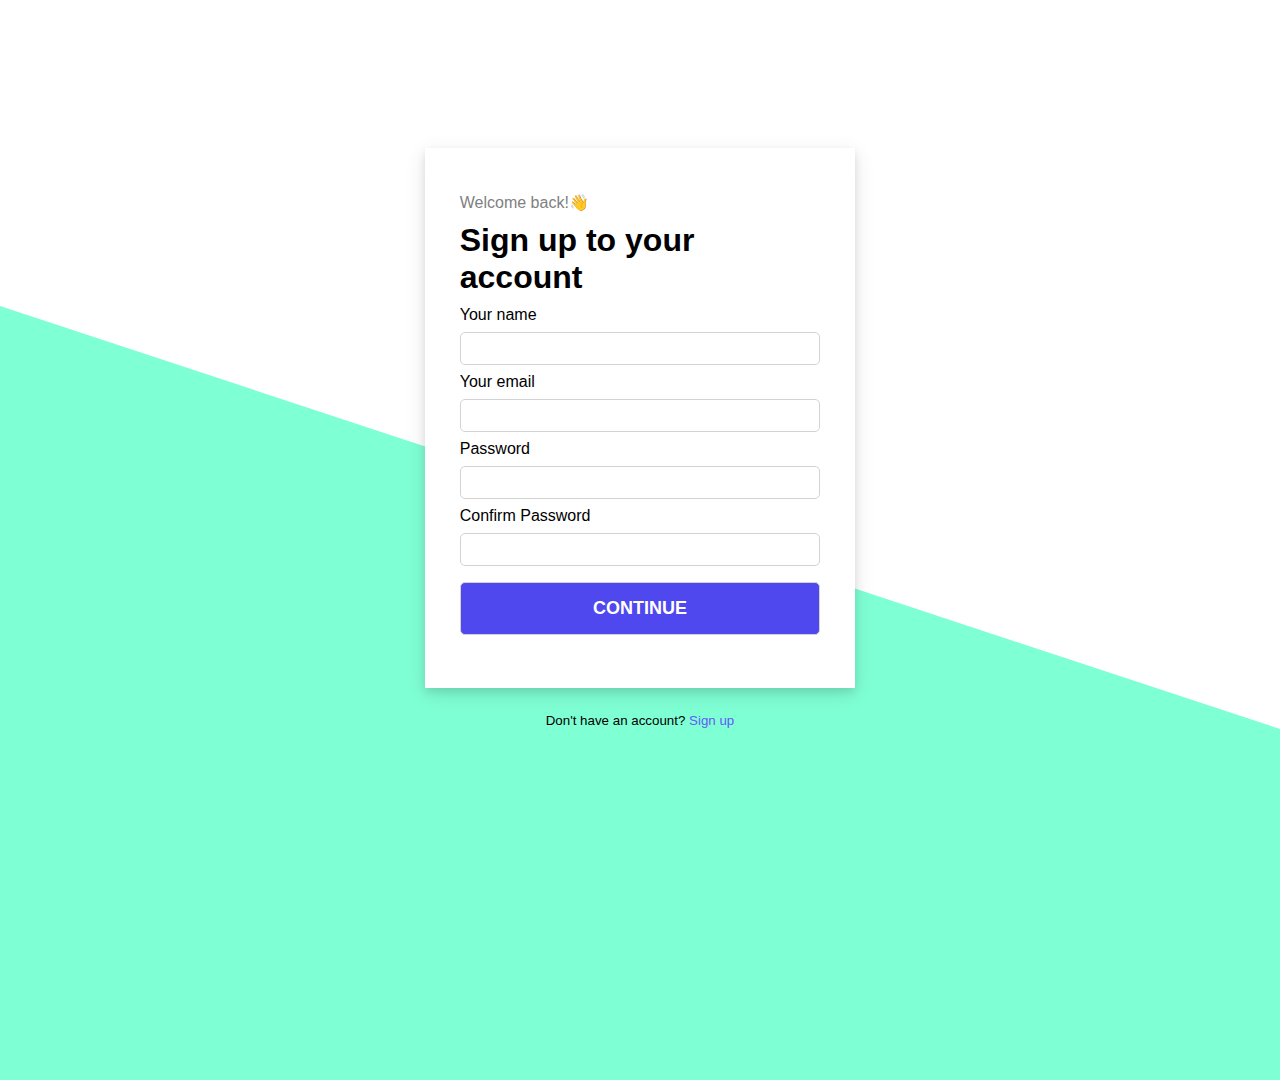
==== profile.html @ a15c5573 "final draft" ====
<!DOCTYPE html>
<html lang="en">

<head>
    <meta charset="UTF-8">
    <meta name="viewport" content="width=device-width, initial-scale=1.0">
    <title>Document</title>
    <link rel="stylesheet"
        href="https://fonts.googleapis.com/css2?family=Material+Symbols+Outlined:opsz,wght,FILL,GRAD@24,400,0,0" />
    <link rel="stylesheet" href="profile.css">

</head>

<body>
    <div class="container">
    </div>
    <div class="box">
    </div>
    <script src=profile.js></script>
</body>

</html>
---- profile.css ----
* {
    margin: 0;
    padding: 0;
    box-sizing: border-box;
}

body {
    font-family: Mulish, sans-serif;
    display: flex;
    justify-content: center;
    align-items: center;
    min-height: 100vh;
    padding: 25px;
}


.profile {

    background-color: white;
    display: flex;
    flex-direction: column;
    justify-content: center;
    align-items: center;
    min-width: 350px;
    min-height: 450px;
    font-size: x-large;
    padding: 30px;
    box-shadow: 0 4px 8px 0 rgba(0, 0, 0, 0.1), 0 6px 20px 0 rgba(0, 0, 0, 0.1);
}

.profile>p {

    margin: 10px 0;
}

h1 {
    text-align: center;
    padding: 25px;
    color: #625BF7;
    font-weight: 200;
}

.profile>button {

    margin-top: 35px;
}

.profile>span {

    font-size: 80px;
    padding: 10px;
    color: #625BF7;
}

.profile>button {

    background-color: #5048EF;
    color: white;
    padding: 15px;
    font-weight: 600;
    font-size: medium;
    cursor: pointer;
    border: none;
    width: 80%;
    border-radius: 10px;

}

.box {
    position: absolute;
    background-color: aquamarine;
    clip-path: polygon(0 14%, 100% 61%, 100% 100%, 0% 100%);
    height: 100%;
    width: 100%;
    z-index: -1;
    bottom: -20%;
}
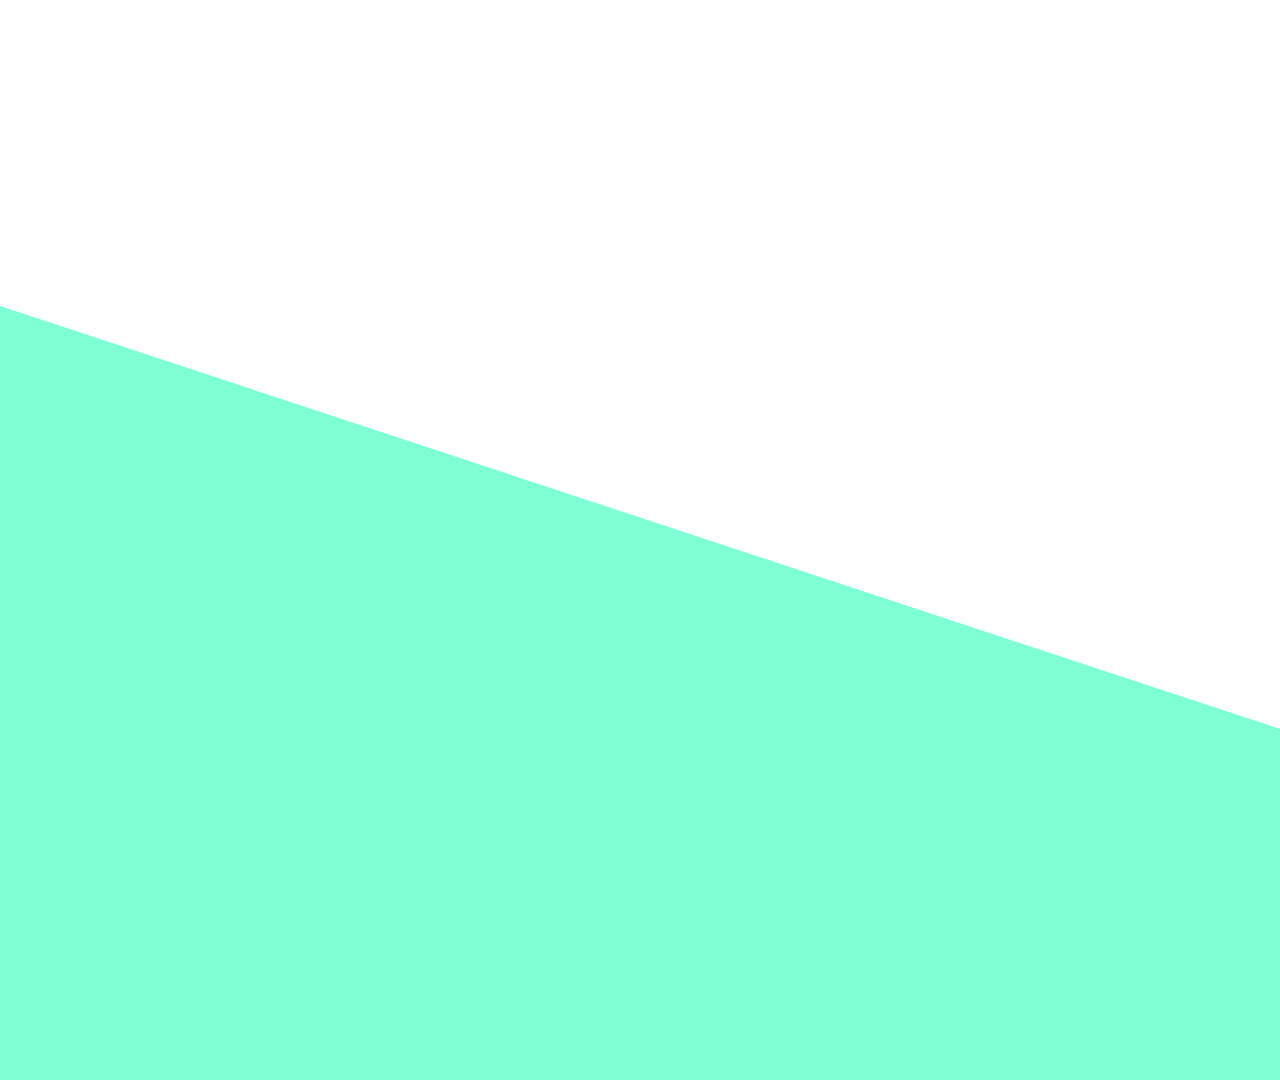
==== commit df218eee: "changes" ====
--- a/profile.html
+++ b/profile.html
@@ -16,6 +16,7 @@
     </div>
     <div class="box">
     </div>
+    <script src="shared.js"></script>
     <script src=profile.js></script>
 </body>
 
--- a/profile.css
+++ b/profile.css
@@ -74,4 +74,7 @@
     width: 100%;
     z-index: -1;
     bottom: -20%;
+}
+::-webkit-scrollbar{
+    display: none;
 }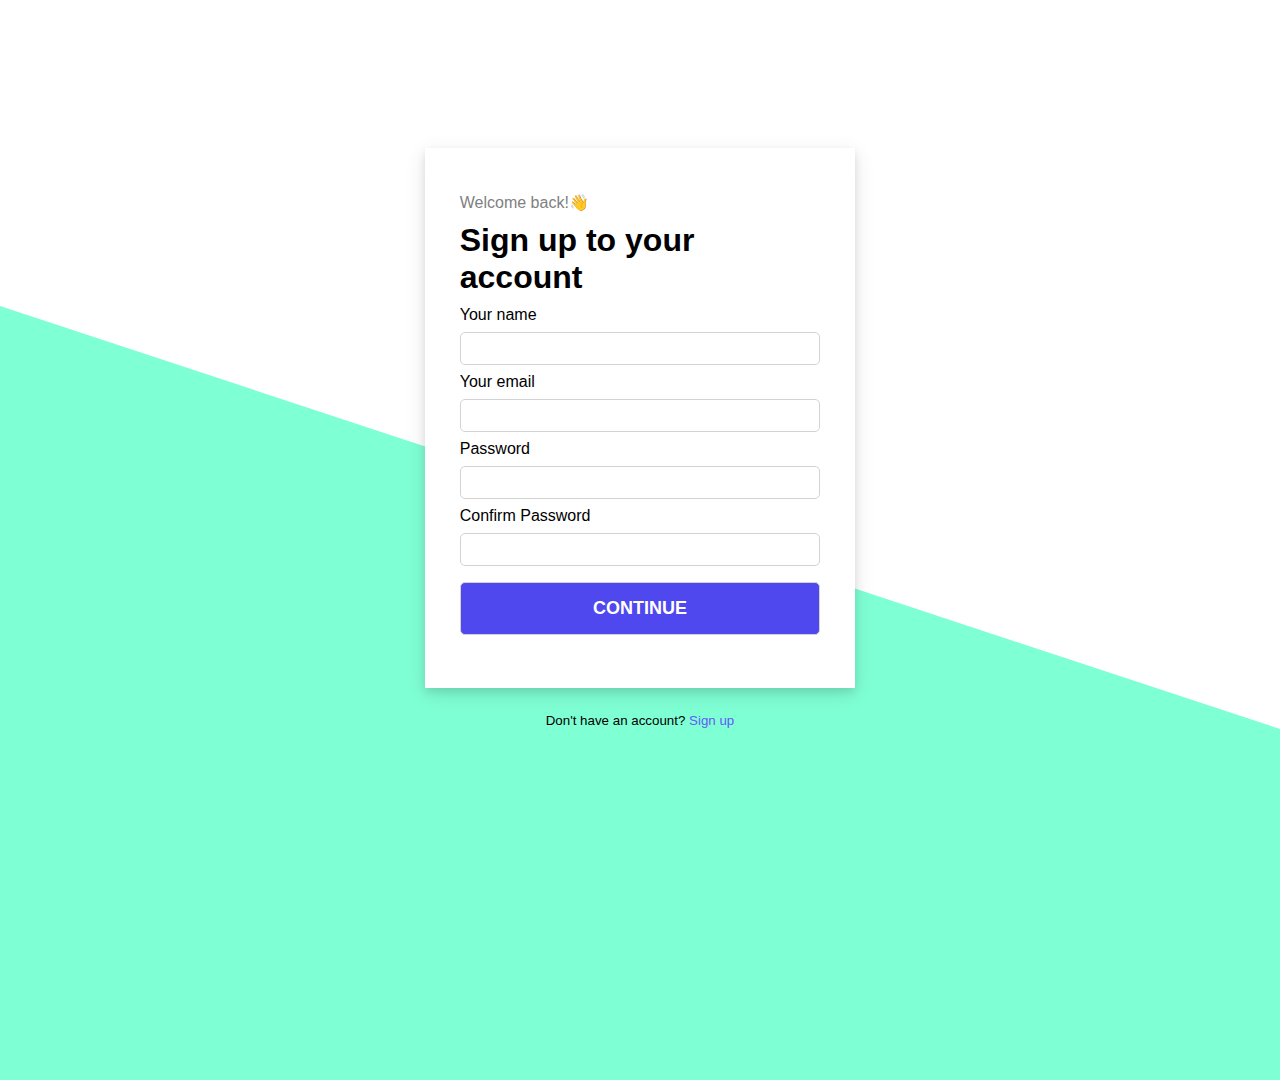
==== commit 07d25348: "changes" ====
--- a/profile.html
+++ b/profile.html
@@ -16,7 +16,6 @@
     </div>
     <div class="box">
     </div>
-    <script src="shared.js"></script>
     <script src=profile.js></script>
 </body>
 
